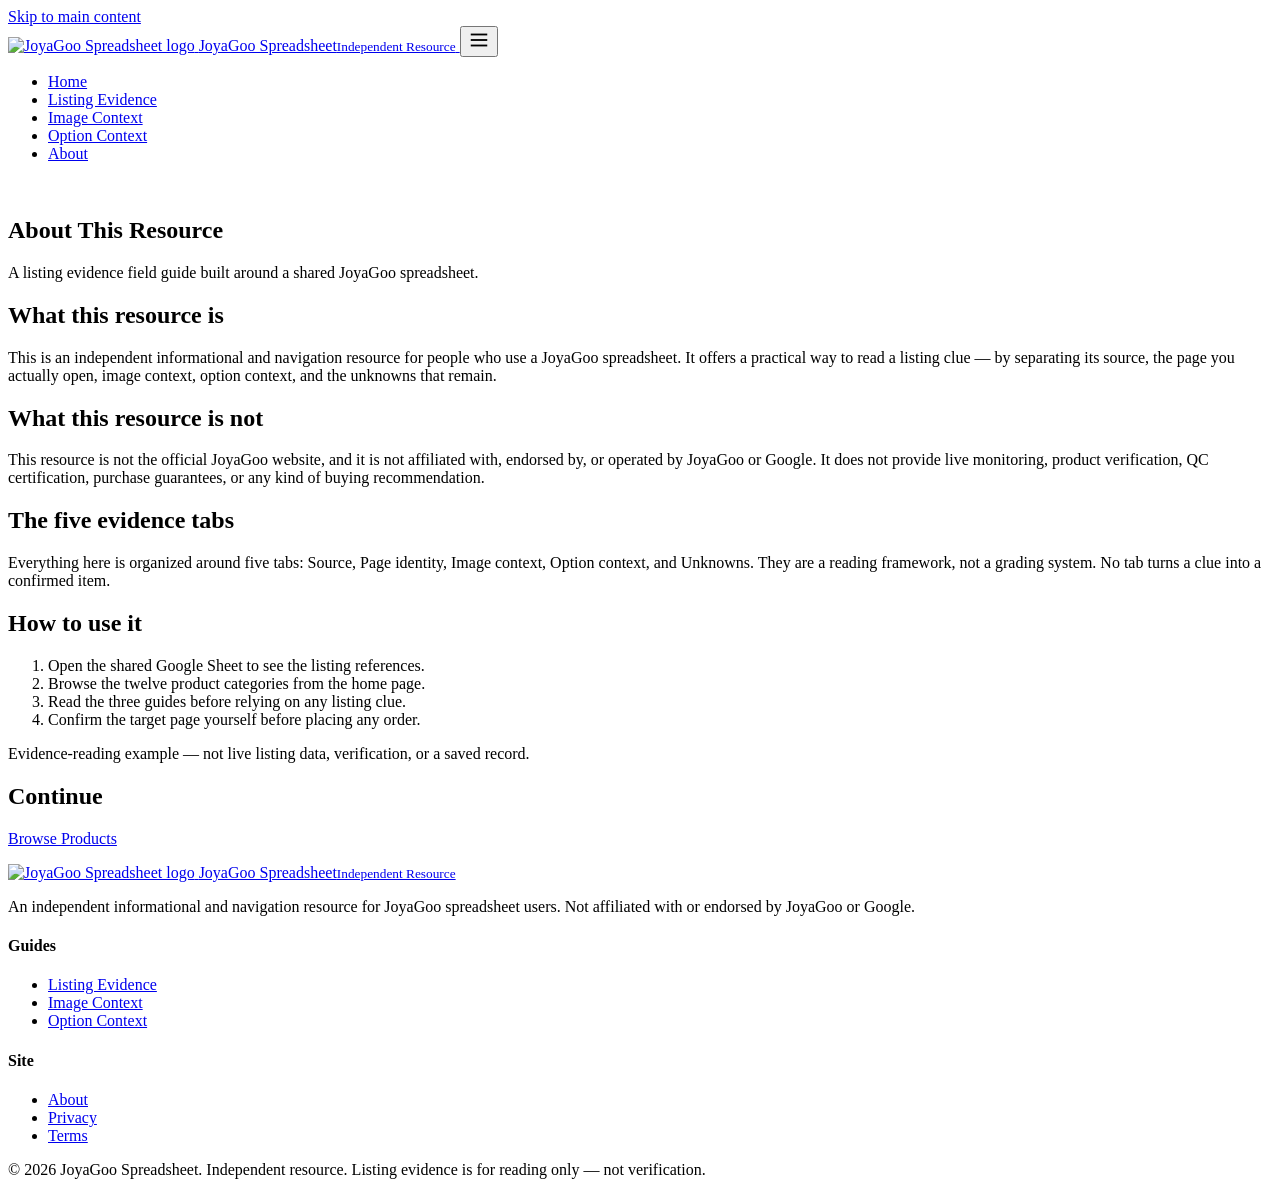
==== about/index.html @ 16d6ffce "Add about/index.html" ====
<!DOCTYPE html>
<html lang="en">
<head>
  <meta charset="UTF-8">
  <meta name="viewport" content="width=device-width, initial-scale=1.0">
  <title>About | JoyaGoo Spreadsheet</title>
  <meta name="description" content="About this independent JoyaGoo spreadsheet resource: a listing evidence field guide, not an official JoyaGoo service.">
  <link rel="canonical" href="https://repglide.github.io/joyagoo-spreadsheet/about/">
  <link rel="icon" type="image/png" href="../assets/images/favicon.png">
  <link rel="stylesheet" href="../assets/css/styles.css">
  <meta name="robots" content="index, follow">
</head>
<body>
  <a href="#main-content" class="skip-link">Skip to main content</a>

  <header class="site-header">
    <div class="container header-inner">
      <a href="../index.html" class="brand" aria-label="JoyaGoo Spreadsheet Home">
        <img src="../assets/images/logo.png" alt="JoyaGoo Spreadsheet logo" width="34" height="34">
        <span class="brand-name">JoyaGoo Spreadsheet<small>Independent Resource</small></span>
      </a>
      <button class="mobile-nav-toggle" aria-expanded="false" aria-label="Toggle navigation menu">
        <svg viewBox="0 0 24 24" fill="none" stroke="currentColor" stroke-width="2" width="22" height="22"><line x1="3" y1="6" x2="21" y2="6"></line><line x1="3" y1="12" x2="21" y2="12"></line><line x1="3" y1="18" x2="21" y2="18"></line></svg>
      </button>
      <nav class="main-nav" aria-label="Primary Navigation">
        <ul>
          <li><a href="../index.html">Home</a></li>
          <li><a href="../listing-evidence-guide/">Listing Evidence</a></li>
          <li><a href="../image-context-guide/">Image Context</a></li>
          <li><a href="../option-context-guide/">Option Context</a></li>
          <li><a href="../about/" class="active">About</a></li>
        </ul>
      </nav>
    </div>
  </header>

  <main id="main-content">
    <section class="page-hero">
      <div class="container">
        <a class="back-link" href="../index.html" style="color:#fff">← Back to Home</a>
        <h1>About This Resource</h1>
        <p>A listing evidence field guide built around a shared JoyaGoo spreadsheet.</p>
      </div>
    </section>

    <div class="article-body">
      <h2>What this resource is</h2>
      <p>This is an independent informational and navigation resource for people who use a JoyaGoo spreadsheet. It offers a practical way to read a listing clue — by separating its source, the page you actually open, image context, option context, and the unknowns that remain.</p>

      <h2>What this resource is not</h2>
      <p>This resource is not the official JoyaGoo website, and it is not affiliated with, endorsed by, or operated by JoyaGoo or Google. It does not provide live monitoring, product verification, QC certification, purchase guarantees, or any kind of buying recommendation.</p>

      <h2>The five evidence tabs</h2>
      <p>Everything here is organized around five tabs: <span class="evidence-bracket">Source</span>, <span class="evidence-bracket">Page identity</span>, <span class="evidence-bracket">Image context</span>, <span class="evidence-bracket">Option context</span>, and <span class="evidence-bracket">Unknowns</span>. They are a reading framework, not a grading system. No tab turns a clue into a confirmed item.</p>

      <h2>How to use it</h2>
      <ol>
        <li>Open the shared Google Sheet to see the listing references.</li>
        <li>Browse the twelve product categories from the home page.</li>
        <li>Read the three guides before relying on any listing clue.</li>
        <li>Confirm the target page yourself before placing any order.</li>
      </ol>

      <p class="example-flag">Evidence-reading example — not live listing data, verification, or a saved record.</p>

      <h2>Continue</h2>
      <p><a href="https://repglide.com/?agent=joyagoo" class="btn btn-primary" target="_blank" rel="noopener">Browse Products</a></p>
    </div>
  </main>

  <footer class="site-footer">
    <div class="container">
      <div class="footer-grid">
        <div class="footer-brand">
          <a href="../index.html" class="brand" aria-label="JoyaGoo Spreadsheet Home">
            <img src="../assets/images/logo.png" alt="JoyaGoo Spreadsheet logo" width="30" height="30">
            <span class="brand-name">JoyaGoo Spreadsheet<small>Independent Resource</small></span>
          </a>
          <p>An independent informational and navigation resource for JoyaGoo spreadsheet users. Not affiliated with or endorsed by JoyaGoo or Google.</p>
        </div>
        <div class="footer-col">
          <h4>Guides</h4>
          <ul>
            <li><a href="../listing-evidence-guide/">Listing Evidence</a></li>
            <li><a href="../image-context-guide/">Image Context</a></li>
            <li><a href="../option-context-guide/">Option Context</a></li>
          </ul>
        </div>
        <div class="footer-col">
          <h4>Site</h4>
          <ul>
            <li><a href="../about/">About</a></li>
            <li><a href="../privacy/">Privacy</a></li>
            <li><a href="../terms/">Terms</a></li>
          </ul>
        </div>
      </div>
      <div class="footer-bottom">
        <span>&copy; <span id="year">2026</span> JoyaGoo Spreadsheet. Independent resource.</span>
        <span>Listing evidence is for reading only — not verification.</span>
      </div>
    </div>
  </footer>

  <script src="../assets/js/main.js"></script>
</body>
</html>
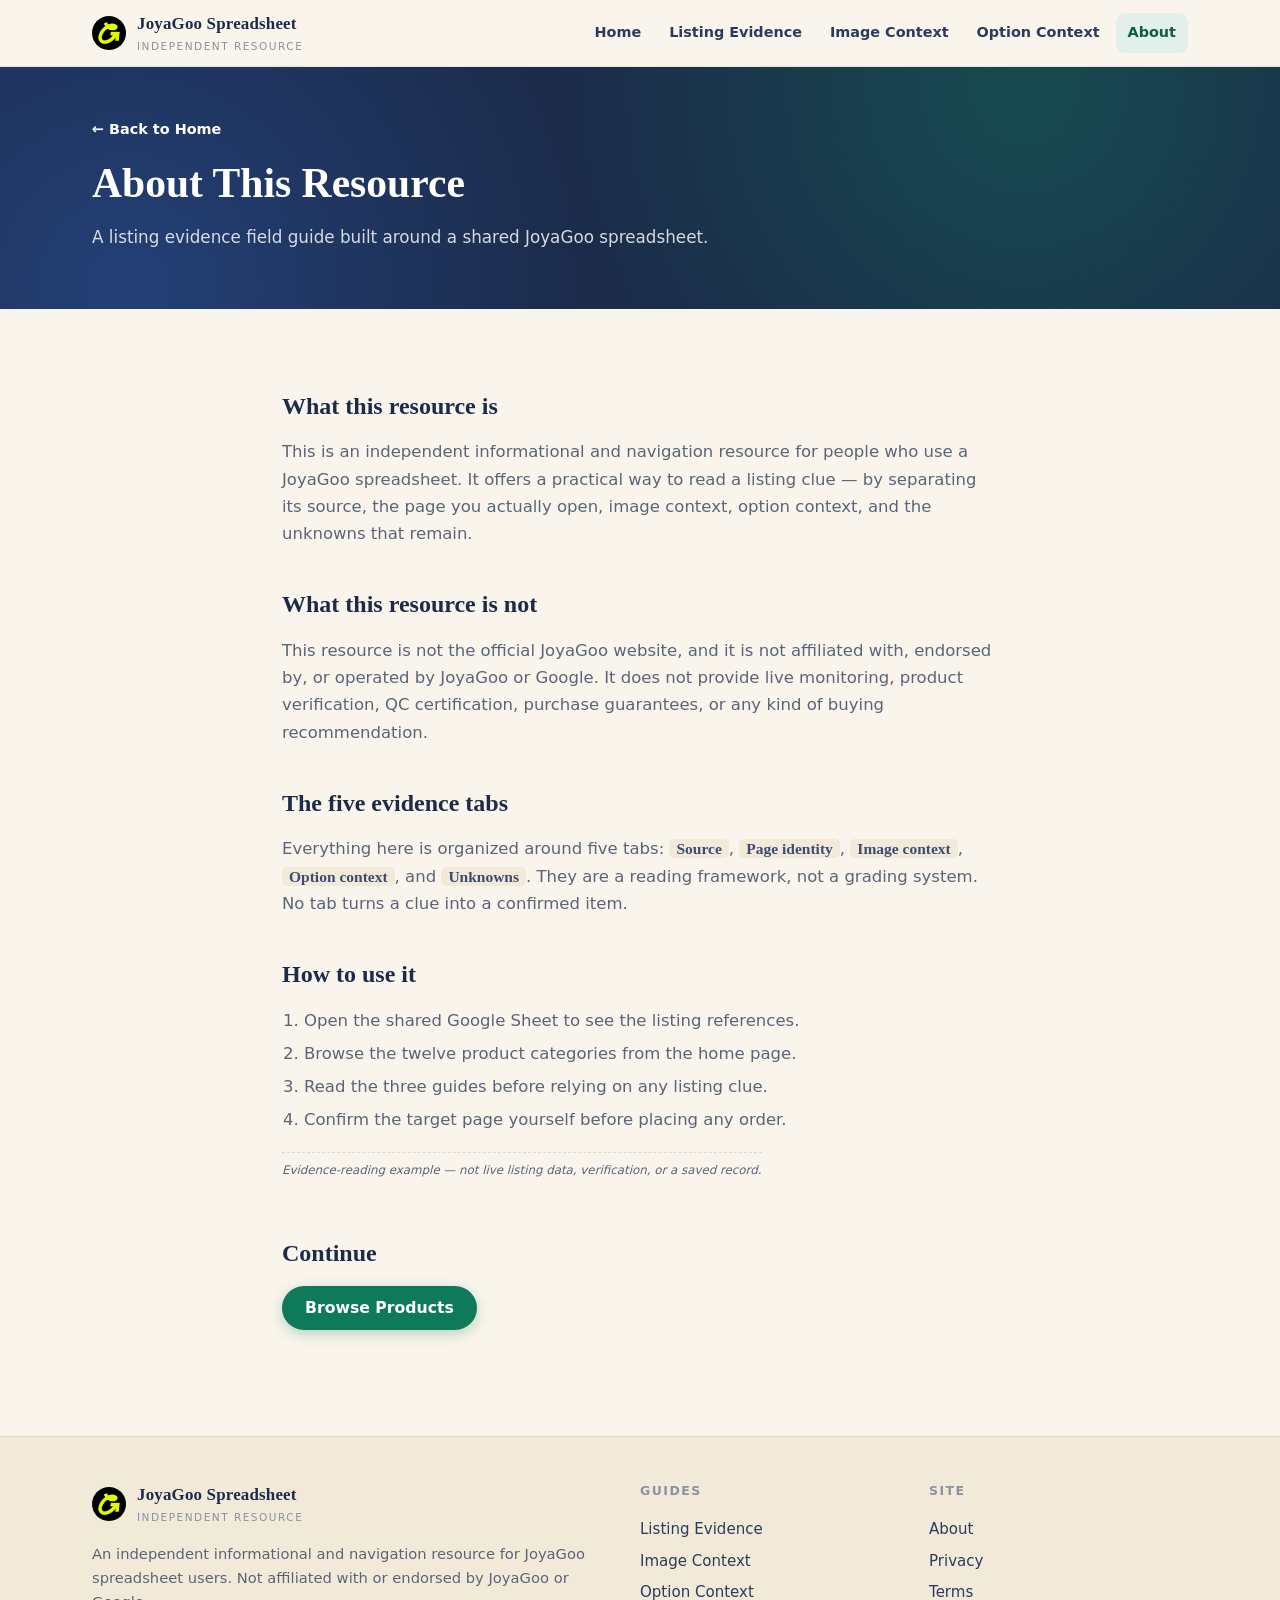
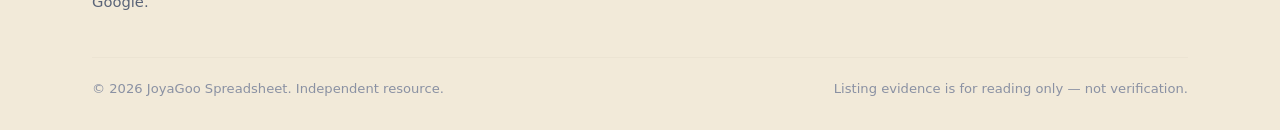
==== commit 3613a30f: "Set nofollow noopener on repglide links" ====
--- a/about/index.html
+++ b/about/index.html
@@ -64,7 +64,7 @@
       <p class="example-flag">Evidence-reading example — not live listing data, verification, or a saved record.</p>
 
       <h2>Continue</h2>
-      <p><a href="https://repglide.com/?agent=joyagoo" class="btn btn-primary" target="_blank" rel="noopener">Browse Products</a></p>
+      <p><a href="https://repglide.com/?agent=joyagoo" class="btn btn-primary" target="_blank" rel="nofollow noopener">Browse Products</a></p>
     </div>
   </main>
 
--- a/assets/css/styles.css
+++ b/assets/css/styles.css
@@ -0,0 +1,397 @@
+/* ==========================================================================
+   JoyaGoo Spreadsheet — Evidence Tabs / Field Folio theme
+   Warm ivory · deep navy · emerald · coral / cobalt / mustard accents
+   ========================================================================== */
+
+:root {
+  /* palette */
+  --ivory:        #FAF5EC;
+  --ivory-2:      #F2EAD9;
+  --ivory-3:      #ECE1CC;
+  --paper:        #FFFDF7;
+  --navy:         #1C2B4A;
+  --navy-2:       #2A3B5F;
+  --navy-3:       #3A4C74;
+  --emerald:      #0F7A5A;
+  --emerald-dark: #0B5F46;
+  --emerald-soft: #E3EFE9;
+  --coral:        #E05D3A;
+  --coral-soft:   #F8E5DE;
+  --cobalt:       #2E5FB8;
+  --cobalt-soft:  #E4EBF8;
+  --mustard:      #C99A2E;
+  --mustard-soft: #F5EBD0;
+  --ink:          #232C3D;
+  --ink-soft:     #5A6478;
+  --ink-faint:    #8A91A3;
+  --line:         #E3D9C6;
+  --line-soft:    #ECE4D3;
+
+  /* typography */
+  --serif: Georgia, 'Times New Roman', Times, serif;
+  --sans: system-ui, -apple-system, 'Segoe UI', Roboto, Helvetica, Arial, sans-serif;
+
+  /* geometry */
+  --radius: 14px;
+  --radius-sm: 9px;
+  --tab-notch: 14px;
+  --container: 1140px;
+  --shadow-sm: 0 1px 2px rgba(28, 43, 74, 0.05), 0 2px 8px rgba(28, 43, 74, 0.06);
+  --shadow-md: 0 4px 14px rgba(28, 43, 74, 0.10), 0 12px 32px rgba(28, 43, 74, 0.08);
+}
+
+* { box-sizing: border-box; }
+
+html { scroll-behavior: smooth; -webkit-text-size-adjust: 100%; }
+
+body {
+  margin: 0;
+  font-family: var(--sans);
+  font-size: 16.5px;
+  line-height: 1.65;
+  color: var(--ink);
+  background: var(--ivory);
+  -webkit-font-smoothing: antialiased;
+  text-rendering: optimizeLegibility;
+}
+
+/* ---------- accessibility ---------- */
+.skip-link {
+  position: absolute;
+  left: -9999px;
+  top: 0;
+  background: var(--navy);
+  color: #fff;
+  padding: 10px 16px;
+  z-index: 200;
+  border-radius: 0 0 var(--radius-sm) 0;
+}
+.skip-link:focus { left: 0; }
+
+:focus-visible { outline: 3px solid var(--cobalt); outline-offset: 2px; border-radius: 3px; }
+
+.visually-hidden {
+  position: absolute !important;
+  width: 1px; height: 1px;
+  margin: -1px; padding: 0; border: 0;
+  overflow: hidden; clip: rect(0 0 0 0);
+  white-space: nowrap;
+}
+
+/* ---------- layout ---------- */
+.container { max-width: var(--container); margin: 0 auto; padding: 0 22px; }
+
+/* ---------- header ---------- */
+.site-header {
+  position: sticky; top: 0; z-index: 100;
+  background: rgba(250, 245, 236, 0.92);
+  backdrop-filter: saturate(140%) blur(8px);
+  border-bottom: 1px solid var(--line-soft);
+}
+.header-inner { display: flex; align-items: center; gap: 20px; height: 66px; }
+.brand { display: flex; align-items: center; gap: 11px; text-decoration: none; color: var(--navy); }
+.brand img { width: 34px; height: 34px; display: block; }
+.brand-name { font-family: var(--serif); font-weight: 700; font-size: 1.06rem; letter-spacing: 0.01em; }
+.brand-name small { display: block; font-family: var(--sans); font-weight: 500; font-size: 0.66rem; color: var(--ink-faint); letter-spacing: 0.14em; text-transform: uppercase; }
+
+.main-nav { margin-left: auto; }
+.main-nav ul { display: flex; align-items: center; gap: 4px; list-style: none; margin: 0; padding: 0; }
+.main-nav a {
+  display: block; padding: 8px 12px; text-decoration: none; color: var(--navy-2);
+  font-weight: 600; font-size: 0.9rem; border-radius: var(--radius-sm);
+}
+.main-nav a:hover { background: var(--ivory-2); color: var(--navy); }
+.main-nav a.active { color: var(--emerald-dark); background: var(--emerald-soft); }
+
+.mobile-nav-toggle {
+  display: none; margin-left: auto;
+  width: 44px; height: 44px; border: 1px solid var(--line);
+  background: var(--paper); border-radius: var(--radius-sm); cursor: pointer;
+  color: var(--navy);
+}
+.mobile-nav-toggle svg { display: block; margin: 0 auto; }
+
+@media (max-width: 860px) {
+  .main-nav { display: none; }
+  .mobile-nav-toggle { display: block; }
+  .main-nav.open {
+    display: block; position: absolute; left: 0; right: 0; top: 66px;
+    background: var(--paper); border-bottom: 1px solid var(--line);
+    box-shadow: var(--shadow-md);
+  }
+  .main-nav.open ul { flex-direction: column; align-items: stretch; gap: 2px; padding: 8px; }
+  .main-nav.open a { padding: 12px 14px; }
+}
+
+/* ---------- buttons ---------- */
+.btn {
+  display: inline-flex; align-items: center; justify-content: center; gap: 8px;
+  padding: 12px 22px; border-radius: 999px; text-decoration: none;
+  font-weight: 700; font-size: 0.98rem; line-height: 1.2;
+  border: 1.5px solid transparent; transition: transform 0.12s ease, box-shadow 0.12s ease, background 0.12s ease;
+}
+.btn:active { transform: translateY(1px); }
+.btn-primary { background: var(--emerald); color: #fff; box-shadow: 0 4px 14px rgba(15, 122, 90, 0.28); }
+.btn-primary:hover { background: var(--emerald-dark); box-shadow: 0 6px 18px rgba(15, 122, 90, 0.34); }
+.btn-secondary { background: var(--paper); color: var(--navy); border-color: var(--line); box-shadow: var(--shadow-sm); }
+.btn-secondary:hover { border-color: var(--navy-3); background: #fff; }
+.btn-ghost { background: transparent; color: var(--navy-2); border-color: var(--line-soft); }
+.btn-ghost:hover { border-color: var(--navy-3); }
+.btn-sm { padding: 9px 16px; font-size: 0.88rem; }
+
+/* ---------- hero ---------- */
+.hero-section { padding: 56px 0 40px; position: relative; overflow: hidden; }
+.hero-grid { display: grid; grid-template-columns: 1.05fr 0.95fr; gap: 44px; align-items: center; }
+.hero-badge {
+  display: inline-block; padding: 5px 13px; border-radius: 999px;
+  background: var(--mustard-soft); color: #7A5C12; font-weight: 700;
+  font-size: 0.76rem; letter-spacing: 0.08em; text-transform: uppercase;
+}
+.hero-title { font-family: var(--serif); font-size: clamp(2.05rem, 4.6vw, 3.1rem); line-height: 1.12; color: var(--navy); margin: 18px 0 16px; font-weight: 700; }
+.hero-title em { font-style: normal; color: var(--emerald-dark); }
+.hero-description { font-size: 1.08rem; color: var(--ink-soft); max-width: 34em; margin: 0 0 26px; }
+.hero-actions { display: flex; flex-wrap: wrap; gap: 12px; }
+
+/* hero folio visual */
+.hero-visual { position: relative; min-height: 340px; }
+.folio-stage { position: relative; height: 340px; }
+.folio-tab {
+  position: absolute; left: 50%; width: 78%; max-width: 360px;
+  padding: 14px 18px; border-radius: var(--radius); background: var(--paper);
+  border: 1px solid var(--line); box-shadow: var(--shadow-md);
+  display: flex; align-items: center; gap: 12px;
+  transform-origin: center;
+}
+.folio-tab .tab-dot { width: 12px; height: 12px; border-radius: 3px; flex: none; }
+.folio-tab .tab-label { font-weight: 700; font-size: 0.94rem; color: var(--navy); }
+.folio-tab .tab-sub { display: block; font-size: 0.76rem; color: var(--ink-faint); font-weight: 500; }
+
+.folio-tab:nth-child(1) { top: 0;    transform: translateX(-50%) rotate(-5deg);  z-index: 5; }
+.folio-tab:nth-child(2) { top: 56px; transform: translateX(-58%) rotate(3deg);   z-index: 4; }
+.folio-tab:nth-child(3) { top: 112px; transform: translateX(-42%) rotate(-2deg); z-index: 3; }
+.folio-tab:nth-child(4) { top: 168px; transform: translateX(-56%) rotate(4deg);  z-index: 2; }
+.folio-tab:nth-child(5) { top: 224px; transform: translateX(-44%) rotate(-3deg); z-index: 1; }
+
+.tab-dot.source  { background: var(--navy); }
+.tab-dot.page    { background: var(--cobalt); }
+.tab-dot.image   { background: var(--emerald); }
+.tab-dot.option  { background: var(--mustard); }
+.tab-dot.unknown { background: var(--coral); }
+
+@media (max-width: 860px) {
+  .hero-grid { grid-template-columns: 1fr; gap: 8px; }
+  .hero-visual { min-height: 300px; }
+  .folio-stage { height: 300px; }
+  .hero-section { padding-top: 32px; }
+}
+
+/* ---------- section scaffolding ---------- */
+.section { padding: 46px 0; }
+.section-alt { background: var(--ivory-2); }
+.section-header { max-width: 660px; margin: 0 auto 34px; text-align: center; }
+.eyebrow { display: inline-block; font-size: 0.76rem; font-weight: 700; letter-spacing: 0.14em; text-transform: uppercase; color: var(--emerald-dark); }
+.section-title { font-family: var(--serif); font-size: clamp(1.6rem, 3.4vw, 2.15rem); color: var(--navy); margin: 10px 0 12px; line-height: 1.2; }
+.section-lead { color: var(--ink-soft); font-size: 1.02rem; margin: 0; }
+
+/* ---------- category grid ---------- */
+.categories-section { padding-top: 8px; }
+.cat-grid { display: grid; grid-template-columns: repeat(4, 1fr); gap: 16px; }
+.cat-card {
+  position: relative; display: flex; flex-direction: column; gap: 10px;
+  background: var(--paper); border: 1px solid var(--line); border-radius: var(--radius);
+  padding: 18px 18px 16px; text-decoration: none; color: var(--ink);
+  box-shadow: var(--shadow-sm); transition: transform 0.14s ease, box-shadow 0.14s ease, border-color 0.14s ease;
+  /* tab notch (top-left) */
+  clip-path: polygon(var(--tab-notch) 0, 100% 0, 100% 100%, 0 100%, 0 var(--tab-notch));
+}
+.cat-card::before {
+  content: ""; position: absolute; top: 0; left: 0; width: var(--tab-notch); height: var(--tab-notch);
+  background: var(--ivory-3); border-radius: 0 0 4px 0;
+}
+.cat-card:hover { transform: translateY(-3px); box-shadow: var(--shadow-md); border-color: var(--navy-3); }
+.cat-index { font-family: var(--serif); font-size: 0.78rem; color: var(--ink-faint); letter-spacing: 0.1em; }
+.cat-icon { width: 34px; height: 34px; color: var(--emerald-dark); }
+.cat-icon svg { width: 100%; height: 100%; }
+.cat-name { font-weight: 700; color: var(--navy); font-size: 1rem; line-height: 1.3; }
+.cat-card .cat-arrow { margin-top: auto; font-size: 0.82rem; font-weight: 700; color: var(--emerald-dark); }
+
+@media (max-width: 900px) {
+  .cat-grid { grid-template-columns: repeat(2, 1fr); gap: 12px; }
+  .cat-card { padding: 15px 14px 13px; }
+}
+
+/* ---------- evidence tabs ---------- */
+.evidence-grid { display: grid; grid-template-columns: repeat(3, 1fr); gap: 16px; }
+.evidence-card {
+  position: relative; background: var(--paper); border: 1px solid var(--line);
+  border-radius: var(--radius); padding: 22px 20px; box-shadow: var(--shadow-sm);
+  border-top: 4px solid var(--navy);
+}
+.evidence-card[data-tab="source"]  { border-top-color: var(--navy); }
+.evidence-card[data-tab="page"]    { border-top-color: var(--cobalt); }
+.evidence-card[data-tab="image"]   { border-top-color: var(--emerald); }
+.evidence-card[data-tab="option"]  { border-top-color: var(--mustard); }
+.evidence-card[data-tab="unknown"] { border-top-color: var(--coral); }
+.evidence-card h3 { display: flex; align-items: center; gap: 10px; font-family: var(--serif); font-size: 1.16rem; color: var(--navy); margin: 0 0 10px; }
+.evidence-card .tab-ico { width: 28px; height: 28px; border-radius: 8px; display: grid; place-items: center; font-weight: 700; font-size: 0.82rem; flex: none; }
+.evidence-card[data-tab="source"]  .tab-ico { background: var(--ivory-2); color: var(--navy); }
+.evidence-card[data-tab="page"]    .tab-ico { background: var(--cobalt-soft); color: var(--cobalt); }
+.evidence-card[data-tab="image"]   .tab-ico { background: var(--emerald-soft); color: var(--emerald-dark); }
+.evidence-card[data-tab="option"]  .tab-ico { background: var(--mustard-soft); color: #7A5C12; }
+.evidence-card[data-tab="unknown"] .tab-ico { background: var(--coral-soft); color: var(--coral); }
+.evidence-card p { margin: 0; color: var(--ink-soft); font-size: 0.95rem; }
+.evidence-card ul { margin: 10px 0 0; padding-left: 18px; color: var(--ink-soft); font-size: 0.92rem; }
+.evidence-card ul li { margin: 4px 0; }
+
+@media (max-width: 900px) { .evidence-grid { grid-template-columns: 1fr; } }
+
+/* ---------- margin note / evidence bracket / open-question ---------- */
+.margin-note {
+  border-left: 3px solid var(--mustard); background: var(--mustard-soft);
+  padding: 14px 16px; border-radius: 0 var(--radius-sm) var(--radius-sm) 0; margin: 18px 0;
+  font-size: 0.94rem; color: #5C4511;
+}
+.margin-note strong { display: block; font-size: 0.72rem; letter-spacing: 0.12em; text-transform: uppercase; margin-bottom: 4px; color: #7A5C12; }
+
+.evidence-bracket {
+  font-family: var(--serif); color: var(--navy-3); font-weight: 700;
+  background: var(--ivory-2); padding: 1px 7px; border-radius: 5px; font-size: 0.94em;
+}
+.open-question {
+  display: inline-flex; align-items: center; gap: 8px; padding: 10px 14px;
+  border: 1px dashed var(--coral); border-radius: var(--radius-sm); background: var(--coral-soft);
+  color: #8F3A22; font-size: 0.92rem; font-weight: 600; margin: 10px 0;
+}
+.open-question .qmark { flex: none; width: 24px; height: 24px; border-radius: 50%; background: var(--coral); color: #fff; display: grid; place-items: center; font-weight: 800; }
+
+.example-flag {
+  display: inline-block; margin-top: 14px; font-size: 0.74rem; color: var(--ink-faint);
+  font-style: italic; border-top: 1px dashed var(--line); padding-top: 8px;
+}
+
+/* ---------- clue boundary / comparison ---------- */
+.boundary-box { display: grid; grid-template-columns: 1fr 1fr; gap: 16px; }
+.boundary-col { background: var(--paper); border: 1px solid var(--line); border-radius: var(--radius); padding: 20px 22px; }
+.boundary-col h3 { margin: 0 0 10px; font-size: 1.02rem; display: flex; align-items: center; gap: 9px; }
+.boundary-col ul { margin: 0; padding-left: 18px; color: var(--ink-soft); font-size: 0.94rem; }
+.boundary-col ul li { margin: 6px 0; }
+.boundary-col.is-in  h3 { color: var(--emerald-dark); }
+.boundary-col.is-out h3 { color: var(--coral); }
+.boundary-col .mark { flex: none; width: 22px; height: 22px; border-radius: 50%; display: grid; place-items: center; font-size: 0.8rem; color: #fff; }
+.is-in  .mark { background: var(--emerald); }
+.is-out .mark { background: var(--coral); }
+
+.compare-table { width: 100%; border-collapse: collapse; background: var(--paper); border-radius: var(--radius); overflow: hidden; box-shadow: var(--shadow-sm); }
+.compare-table th, .compare-table td { padding: 13px 15px; text-align: left; border-bottom: 1px solid var(--line-soft); font-size: 0.94rem; vertical-align: top; }
+.compare-table th { background: var(--navy); color: #fff; font-size: 0.82rem; letter-spacing: 0.06em; text-transform: uppercase; }
+.compare-table tr:last-child td { border-bottom: none; }
+.compare-table td:first-child { font-weight: 700; color: var(--navy); white-space: nowrap; }
+.compare-table td { color: var(--ink-soft); }
+
+@media (max-width: 720px) {
+  .boundary-box { grid-template-columns: 1fr; }
+  .compare-table { display: block; overflow-x: auto; }
+}
+
+/* ---------- guide entry cards ---------- */
+.guide-grid { display: grid; grid-template-columns: repeat(3, 1fr); gap: 16px; }
+.guide-card {
+  display: flex; flex-direction: column; background: var(--paper); border: 1px solid var(--line);
+  border-radius: var(--radius); padding: 24px 22px; text-decoration: none; color: var(--ink);
+  box-shadow: var(--shadow-sm); transition: transform 0.14s ease, box-shadow 0.14s ease;
+}
+.guide-card:hover { transform: translateY(-3px); box-shadow: var(--shadow-md); }
+.guide-card .guide-num { font-family: var(--serif); font-size: 0.8rem; color: var(--cobalt); letter-spacing: 0.1em; }
+.guide-card h3 { font-family: var(--serif); font-size: 1.24rem; color: var(--navy); margin: 8px 0 10px; }
+.guide-card p { color: var(--ink-soft); font-size: 0.95rem; margin: 0 0 16px; }
+.guide-card .guide-cta { margin-top: auto; font-weight: 700; color: var(--emerald-dark); font-size: 0.9rem; }
+@media (max-width: 900px) { .guide-grid { grid-template-columns: 1fr; } }
+
+/* ---------- stop rules ---------- */
+.rules-list { list-style: none; margin: 0; padding: 0; max-width: 760px; margin-inline: auto; }
+.rules-list li {
+  display: flex; gap: 14px; align-items: flex-start; padding: 14px 16px; margin: 10px 0;
+  background: var(--paper); border: 1px solid var(--line); border-radius: var(--radius); box-shadow: var(--shadow-sm);
+}
+.rules-list .rule-num {
+  flex: none; width: 30px; height: 30px; border-radius: 50%; display: grid; place-items: center;
+  background: var(--coral-soft); color: var(--coral); font-weight: 800; font-size: 0.86rem;
+}
+.rules-list p { margin: 0; color: var(--ink-soft); font-size: 0.96rem; }
+.rules-list strong { color: var(--navy); }
+
+/* ---------- FAQ ---------- */
+.faq-list { max-width: 760px; margin: 0 auto; }
+details.faq-item { background: var(--paper); border: 1px solid var(--line); border-radius: var(--radius); margin: 10px 0; box-shadow: var(--shadow-sm); overflow: hidden; }
+details.faq-item summary {
+  cursor: pointer; list-style: none; padding: 16px 20px; font-weight: 700; color: var(--navy);
+  display: flex; align-items: center; justify-content: space-between; gap: 14px;
+}
+details.faq-item summary::-webkit-details-marker { display: none; }
+details.faq-item summary::after { content: "+"; font-size: 1.5rem; font-weight: 400; color: var(--emerald-dark); line-height: 1; }
+details.faq-item[open] summary::after { content: "–"; }
+.faq-item .faq-body { padding: 0 20px 18px; color: var(--ink-soft); font-size: 0.96rem; }
+.faq-item .faq-body p { margin: 0 0 10px; }
+
+/* ---------- final CTA ---------- */
+.final-cta { background: var(--navy); color: #fff; border-radius: 22px; padding: 44px 40px; text-align: center; position: relative; overflow: hidden; }
+.final-cta::before {
+  content: ""; position: absolute; inset: 0; opacity: 0.35;
+  background: radial-gradient(circle at 15% 20%, var(--cobalt) 0, transparent 40%),
+              radial-gradient(circle at 85% 80%, var(--emerald) 0, transparent 40%);
+}
+.final-cta h2 { font-family: var(--serif); font-size: clamp(1.5rem, 3.2vw, 2.1rem); margin: 0 0 12px; position: relative; }
+.final-cta p { color: rgba(255,255,255,0.82); max-width: 30em; margin: 0 auto 24px; position: relative; }
+.final-cta .btn-primary { position: relative; }
+
+/* ---------- footer ---------- */
+.site-footer { border-top: 1px solid var(--line); background: var(--ivory-2); padding: 44px 0 30px; margin-top: 30px; }
+.footer-grid { display: grid; grid-template-columns: 2fr 1fr 1fr; gap: 30px; }
+.footer-brand p { color: var(--ink-soft); font-size: 0.92rem; max-width: 34em; }
+.footer-col h4 { font-size: 0.78rem; letter-spacing: 0.12em; text-transform: uppercase; color: var(--ink-faint); margin: 0 0 12px; }
+.footer-col ul { list-style: none; margin: 0; padding: 0; }
+.footer-col a { color: var(--navy-2); text-decoration: none; font-size: 0.94rem; line-height: 2.1; }
+.footer-col a:hover { color: var(--emerald-dark); }
+.footer-bottom { margin-top: 28px; padding-top: 20px; border-top: 1px solid var(--line-soft); font-size: 0.82rem; color: var(--ink-faint); display: flex; flex-wrap: wrap; gap: 8px 20px; justify-content: space-between; }
+@media (max-width: 720px) { .footer-grid { grid-template-columns: 1fr; } }
+
+/* ---------- article / guide pages ---------- */
+.page-hero { background: var(--navy); color: #fff; padding: 48px 0 40px; position: relative; overflow: hidden; }
+.page-hero::before {
+  content: ""; position: absolute; inset: 0; opacity: 0.4;
+  background: radial-gradient(circle at 80% 10%, var(--emerald) 0, transparent 45%),
+              radial-gradient(circle at 10% 90%, var(--cobalt) 0, transparent 40%);
+}
+.page-hero .container { position: relative; }
+.page-hero h1 { font-family: var(--serif); font-size: clamp(1.8rem, 4vw, 2.6rem); margin: 12px 0 12px; line-height: 1.15; }
+.page-hero p { color: rgba(255,255,255,0.82); max-width: 40em; font-size: 1.05rem; }
+
+.article-body { max-width: 760px; margin: 0 auto; padding: 40px 22px 60px; }
+.article-body h2 { font-family: var(--serif); font-size: 1.5rem; color: var(--navy); margin: 38px 0 12px; }
+.article-body h3 { font-size: 1.12rem; color: var(--navy); margin: 26px 0 8px; }
+.article-body p { color: var(--ink-soft); margin: 0 0 16px; }
+.article-body ul, .article-body ol { color: var(--ink-soft); margin: 0 0 18px; padding-left: 22px; }
+.article-body li { margin: 6px 0; }
+.article-body blockquote {
+  margin: 22px 0; padding: 16px 20px; background: var(--ivory-2);
+  border-left: 4px solid var(--cobalt); border-radius: 0 var(--radius-sm) var(--radius-sm) 0;
+  color: var(--navy-2); font-family: var(--serif); font-size: 1.06rem;
+}
+
+/* mini nav back link */
+.back-link { display: inline-flex; align-items: center; gap: 6px; color: var(--cobalt); font-weight: 700; text-decoration: none; font-size: 0.9rem; margin-bottom: 6px; }
+.back-link:hover { text-decoration: underline; }
+
+/* legal pages */
+.legal-body { max-width: 720px; margin: 0 auto; padding: 40px 22px 60px; }
+.legal-body h1 { font-family: var(--serif); color: var(--navy); font-size: 2rem; margin: 0 0 6px; }
+.legal-body .legal-date { color: var(--ink-faint); font-size: 0.85rem; margin-bottom: 24px; }
+.legal-body h2 { font-family: var(--serif); font-size: 1.25rem; color: var(--navy); margin: 28px 0 8px; }
+.legal-body p, .legal-body li { color: var(--ink-soft); }
+.legal-body ul { padding-left: 22px; }
+
+/* 404 */
+.notfound { text-align: center; padding: 70px 22px 80px; }
+.notfound .big { font-family: var(--serif); font-size: clamp(4rem, 14vw, 7rem); color: var(--navy); margin: 0; line-height: 1; }
+.notfound h1 { font-family: var(--serif); color: var(--navy); margin: 8px 0 12px; }
+.notfound p { color: var(--ink-soft); max-width: 30em; margin: 0 auto 24px; }
